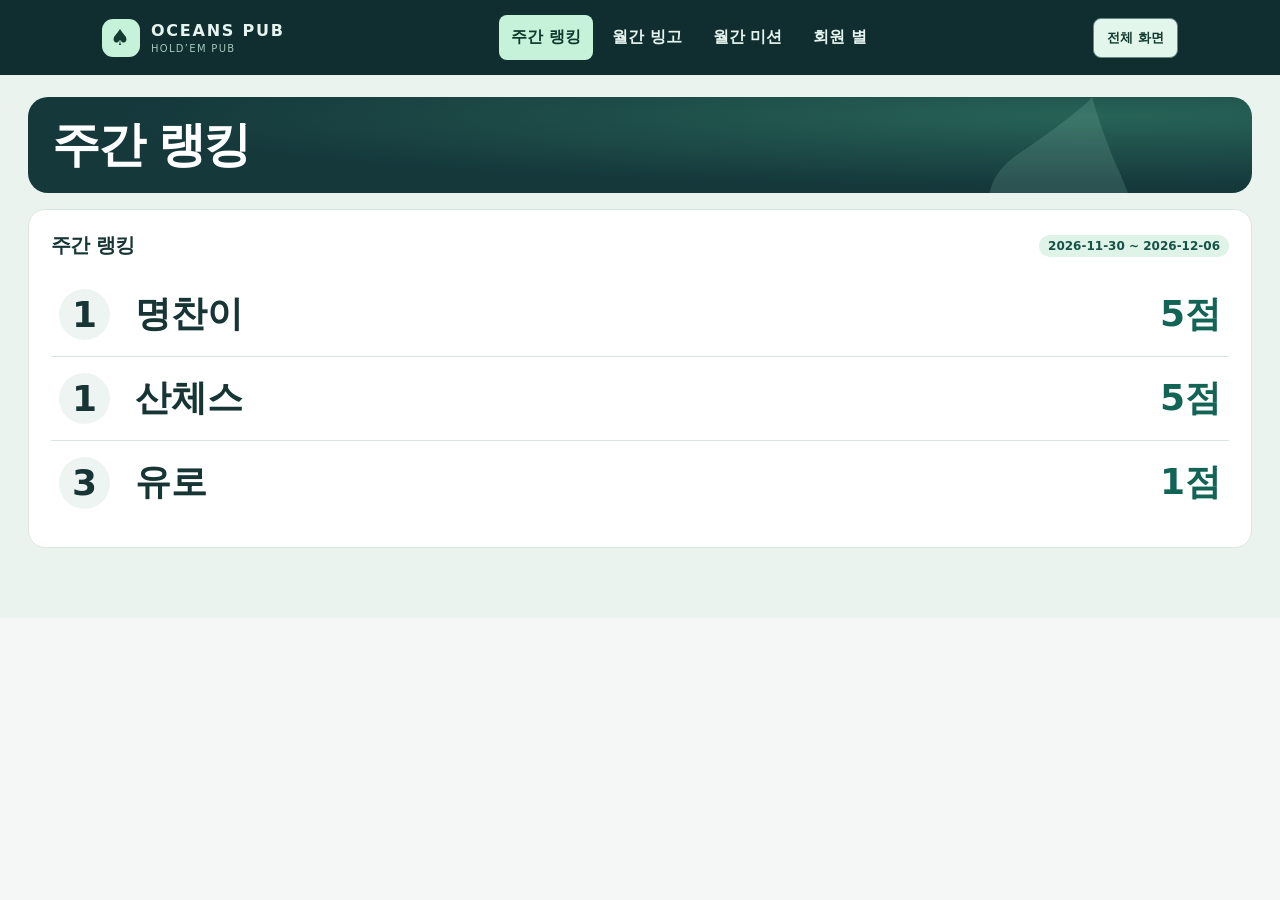
==== guest.html @ 68dfea59 "Reuse monthly mission templates and show paid members" ====
<!doctype html>
<html lang="ko">
<head>
<meta charset="utf-8">
<meta name="viewport" content="width=device-width, initial-scale=1">
<title>오션스펍 · guest</title>
<link rel="stylesheet" href="styles.css?v=8">
<script defer src="app.js?v=8"></script>
</head>
<body data-view="guest"><div id="app"></div></body>
</html>
---- styles.css ----
*{box-sizing:border-box}
:root{font-family:'Pretendard','Apple SD Gothic Neo',system-ui,sans-serif;color:#173534;background:#f4f7f6;--dark:#102e30;--green:#126454;--muted:#526e69;--line:#dae6e1;--mint:#dff3e9}
body{margin:0}a{color:inherit;text-decoration:none}button,input,select{font:inherit}button,a,input,select{border-radius:8px}button{cursor:pointer;border:0}button:focus-visible,a:focus-visible,input:focus-visible,select:focus-visible{outline:3px solid #e2ab4d;outline-offset:2px}
.shell{display:grid;grid-template-columns:232px minmax(0,1fr);min-height:100vh}.sidebar{background:var(--dark);color:#e6f4ef;padding:29px 19px;display:flex;flex-direction:column;gap:28px}.brand{display:flex;align-items:center;gap:11px;font-weight:850;letter-spacing:.11em;white-space:nowrap}.brand i{font-style:normal;background:#c6f2d9;color:#143b32;width:38px;height:38px;display:grid;place-items:center;border-radius:11px;font-size:22px}.brand small{display:block;font-weight:500;color:#a2c6bb;letter-spacing:.13em;font-size:10px;margin-top:3px}
nav{display:flex;gap:7px}.sidebar nav{flex-direction:column}nav button{padding:12px;text-align:left;color:inherit;background:transparent;font-weight:700;white-space:nowrap}nav button[aria-current=page]{background:#c6f2d9;color:#10392e}.switch{display:inline-block;padding:10px 13px;border:1px solid #638783;font-size:13px;font-weight:700;white-space:nowrap}.sidebar .switch{margin-top:auto;align-self:flex-start}.guestbar{background:var(--dark);color:#e6f4ef}.guestbar>div{max-width:1120px;margin:auto;padding:15px 22px;display:flex;gap:18px;align-items:center;justify-content:space-between;flex-wrap:wrap}
main{max-width:1120px;margin:0 auto;padding:34px 28px 52px;width:100%;min-width:0}.hero{position:relative;overflow:hidden;border-radius:20px;background:radial-gradient(ellipse at 88% 20%,#276357,transparent 65%),#15383b;color:#fff;padding:32px 36px;margin-bottom:24px}.hero:after{content:'♠';position:absolute;right:6%;top:-53px;font-size:250px;color:#bdf5df23;transform:rotate(16deg);pointer-events:none}.hero h1{position:relative;z-index:1;font-size:clamp(30px,5vw,48px);margin:4px 0 8px;letter-spacing:-.05em}.hero p{position:relative;z-index:1;color:#d5e9df;margin:0;line-height:1.6}.eyebrow{color:#baf1d5;font-size:12px;font-weight:800;letter-spacing:.10em;margin-bottom:6px}
.grid{display:grid;grid-template-columns:minmax(0,1.2fr) minmax(0,1fr);gap:18px;align-items:start}.panel{background:white;border:1px solid var(--line);border-radius:17px;padding:22px;margin-bottom:18px;min-width:0}.panel h2{font-size:20px;margin:0 0 15px;letter-spacing:-.04em}.panel p{line-height:1.55}.muted{color:var(--muted);font-size:14px}.stack{display:grid;gap:13px}.row{display:flex;align-items:center;gap:10px;flex-wrap:wrap}.row>*{min-width:0}.grow{flex:1}.field{display:grid;gap:6px;font-size:13px;font-weight:750}.field input,.field select,input.cell{width:100%;padding:9px 10px;border:1px solid #c4d6ce;background:#fff;color:#173534;min-width:0}.primary,.secondary{padding:10px 13px;font-weight:750}.primary{background:var(--green);color:white}.secondary{background:var(--mint);color:#165346}button:disabled{opacity:.5;cursor:default}.pill{display:inline-block;padding:4px 9px;border-radius:20px;background:var(--mint);color:#165346;font-size:12px;font-weight:750}.pill.gold{background:#fff0ca;color:#654715}.records{display:grid;gap:8px}.record{display:flex;justify-content:space-between;align-items:center;gap:8px;padding:11px 0;border-bottom:1px solid var(--line)}.record:last-child{border-bottom:0}.record small{display:block;margin-top:4px}.leader{display:grid;grid-template-columns:2.4rem 1fr auto;align-items:center;gap:12px;padding:13px 4px;border-bottom:1px solid var(--line)}.leader:last-child{border-bottom:0}.rank{width:32px;height:32px;display:grid;place-items:center;border-radius:50%;background:#eef4f1;font-weight:800}.leader:first-child .rank{background:#ffe8ad;color:#634705}.score{font-weight:800;color:var(--green)}.bingo{display:grid;grid-template-columns:repeat(3,minmax(0,1fr));gap:8px;margin:14px 0}.tile{display:grid;place-items:center;text-align:center;overflow-wrap:anywhere;min-height:85px;padding:8px;background:#f0f5f3;color:#3e5d56;border:1px solid var(--line);border-radius:10px;font-size:14px;font-weight:700}.tile.done{background:#c8eedb;color:#145442;border-color:#8dcdb0}.tile small{display:block}.stars{display:grid;grid-template-columns:repeat(10,1fr);gap:4px;margin:17px 0;color:#667d75;text-align:center;font-size:clamp(16px,3vw,25px)}.stars .on{color:#976300;background:#fff1c9;border-radius:6px}.status{color:var(--green);min-height:1.4em;margin:0;font-weight:700;font-size:14px}.status:empty{display:none}.result-row{display:grid;grid-template-columns:5rem 1fr auto;align-items:end;gap:8px}.result-row button{padding-inline:9px}.headrow{justify-content:space-between;margin-bottom:14px}.headrow h2{margin:0}
@media(max-width:780px){.shell{display:block}.sidebar{gap:12px;padding:14px}.sidebar nav{flex-direction:row;flex-wrap:wrap}.grid{grid-template-columns:1fr}main{padding:18px 14px}.hero{padding:24px}.guestbar>div{gap:10px}.guestbar nav{order:3;width:100%;flex-wrap:wrap}}
[hidden]{display:none!important}
.point-row{grid-template-columns:4rem minmax(0,8rem) auto;align-items:center;justify-content:start}
.point-row .pill{text-align:center}
.result-row select{min-height:44px}
.table-wrap{overflow:auto}
table{width:100%;border-collapse:collapse;text-align:left;white-space:nowrap;font-size:14px}
th,td{padding:12px 9px;border-bottom:1px solid var(--line)}
thead{background:#eef5f2}
.bingo-main{max-width:1500px}
.public-board{gap:12px}
.public-board .tile{display:flex;flex-direction:column;align-items:stretch;justify-content:flex-start;text-align:left;min-height:clamp(125px,24vh,245px);padding:clamp(9px,2vw,23px)}
.public-board strong{font-size:clamp(15px,2vw,30px);line-height:1.15}
.public-board ul{display:flex;flex-wrap:wrap;gap:6px;list-style:none;margin:14px 0 0;padding:0}
.public-board li{padding:5px 8px;border-radius:8px;background:white;color:#173534;font-size:clamp(12px,1.4vw,21px);overflow-wrap:anywhere;max-width:100%}
.public-board li.selected{background:#145442;color:#fff}
.public-board li.empty{background:transparent;color:#526e69;padding-inline:0;font-weight:500}
@media(max-width:480px){.public-board{gap:5px}.bingo-main .panel{padding:10px}.result-row{grid-template-columns:4rem minmax(0,1fr) auto}}
.star-ranking{list-style:none;margin:0;padding:0}
.star-ranking>li{display:grid;grid-template-columns:5rem minmax(0,1fr);align-items:start;gap:14px;border-bottom:1px solid var(--line);padding:10px 0}
.star-ranking>li:last-child{border-bottom:0}
.star-ranking .pill{text-align:center}
.star-members{display:flex;flex-wrap:wrap;gap:6px;align-items:center}
.star-members span{background:#eef5f2;border-radius:6px;padding:4px 9px;overflow-wrap:anywhere;max-width:100%;font-weight:700}
body[data-view=guest]{background:#eaf3ee}
body[data-view=guest] main{max-width:1500px;padding-top:22px}
body[data-view=guest] .hero{padding:16px 24px;margin-bottom:16px}
body[data-view=guest] .hero h1{margin:0;font-size:clamp(28px,4vw,48px)}
body[data-view=guest] .hero p,body[data-view=guest] .eyebrow{display:none}
body[data-view=guest] .leader{grid-template-columns:clamp(2.5rem,5vw,4rem) 1fr auto;padding:16px 8px;font-size:clamp(20px,3vw,36px)}
body[data-view=guest] .leader .rank{width:clamp(34px,4vw,55px);height:clamp(34px,4vw,55px)}
.fullscreen{background:#e2f6eb;color:#10392e}
.public-board .tile{min-height:clamp(110px,20vh,255px)}
.public-board strong{font-size:clamp(15px,2.5vw,36px)}
.public-board li{font-size:clamp(12px,1.65vw,25px)}
.star-ranking .pill,.star-members{font-size:clamp(14px,1.7vw,24px)}
.star-ranking>li{grid-template-columns:clamp(4rem,8vw,7rem) minmax(0,1fr);gap:10px}
@media(min-width:900px){
  .star-ranking{display:grid;grid-auto-flow:column;grid-template-columns:repeat(2,minmax(0,1fr));grid-template-rows:repeat(var(--rank-rows,10),auto);column-gap:24px}
  .star-ranking>li:last-child{border-bottom:0}
}
.star-form,.prize-form,.rank-pagination{margin-top:16px}
.prize-form{padding-top:14px;border-top:1px solid var(--line)}
.pill.deduction{background:#fee9e3;color:#813a26}
.stat-cards{display:grid;grid-template-columns:repeat(auto-fit,minmax(115px,1fr));gap:12px;margin-top:18px}
.stat-cards>div{background:#eef6f2;border:1px solid var(--line);border-radius:12px;padding:14px;color:var(--muted);font-weight:700}
.stat-cards strong{display:block;color:var(--dark);font-size:clamp(24px,4vw,36px);margin-top:5px}
.stats-grid{grid-template-columns:repeat(auto-fit,minmax(min(100%,320px),1fr))}
.bar-chart{list-style:none;margin:0;padding:0;display:grid;gap:9px;max-height:340px;overflow:auto}
.bar-chart li{display:grid;grid-template-columns:minmax(0,7rem) minmax(25px,1fr) auto;gap:8px;align-items:center;font-size:13px;overflow-wrap:anywhere}
.bar-track{background:#eaf2ed;height:12px;border-radius:8px;overflow:hidden}
.bar-track>span{display:block;height:100%;background:#287e69;border-radius:8px}
.prize-row{display:grid;grid-template-columns:auto repeat(3,minmax(0,1fr));gap:8px;align-items:end}
.prize-row .pill{align-self:end;margin-bottom:8px;white-space:nowrap}
.prize-row .field{font-size:12px}
.public-board ul,.star-members,.nickname-list{display:flex;flex-wrap:wrap;gap:4px;align-content:flex-start;align-items:center}
.public-board ul{margin-top:9px}
.public-board li,.star-members span,.nickname-list li{font-size:clamp(11px,1.05vw,16px);line-height:1.3;padding:3px 6px;border-radius:6px;overflow-wrap:anywhere;max-width:100%}
.public-board li{font-weight:650}
.star-ranking .star-members{font-size:clamp(11px,1.05vw,16px)}
.nickname-list{padding:0;margin:10px 0 0;list-style:none}
.nickname-list li{background:#eef5f2;display:inline-flex;align-items:center;gap:4px}
.nickname-remove{font-weight:750;padding:2px 5px}
.monthly-settings{margin-top:14px}
.mission-grid{display:grid;grid-template-columns:repeat(auto-fit,minmax(min(100%,240px),1fr));gap:12px}
.mission-card{margin-bottom:10px}
.public-board li.paid-nickname,.nickname-list li.paid-nickname,.paid-legend{background:#ffe8ac;color:#654200;font-weight:800;box-shadow:inset 0 0 0 1px #d8b35c}
.paid-legend{display:inline-block;padding:4px 9px;border-radius:8px;font-size:13px}
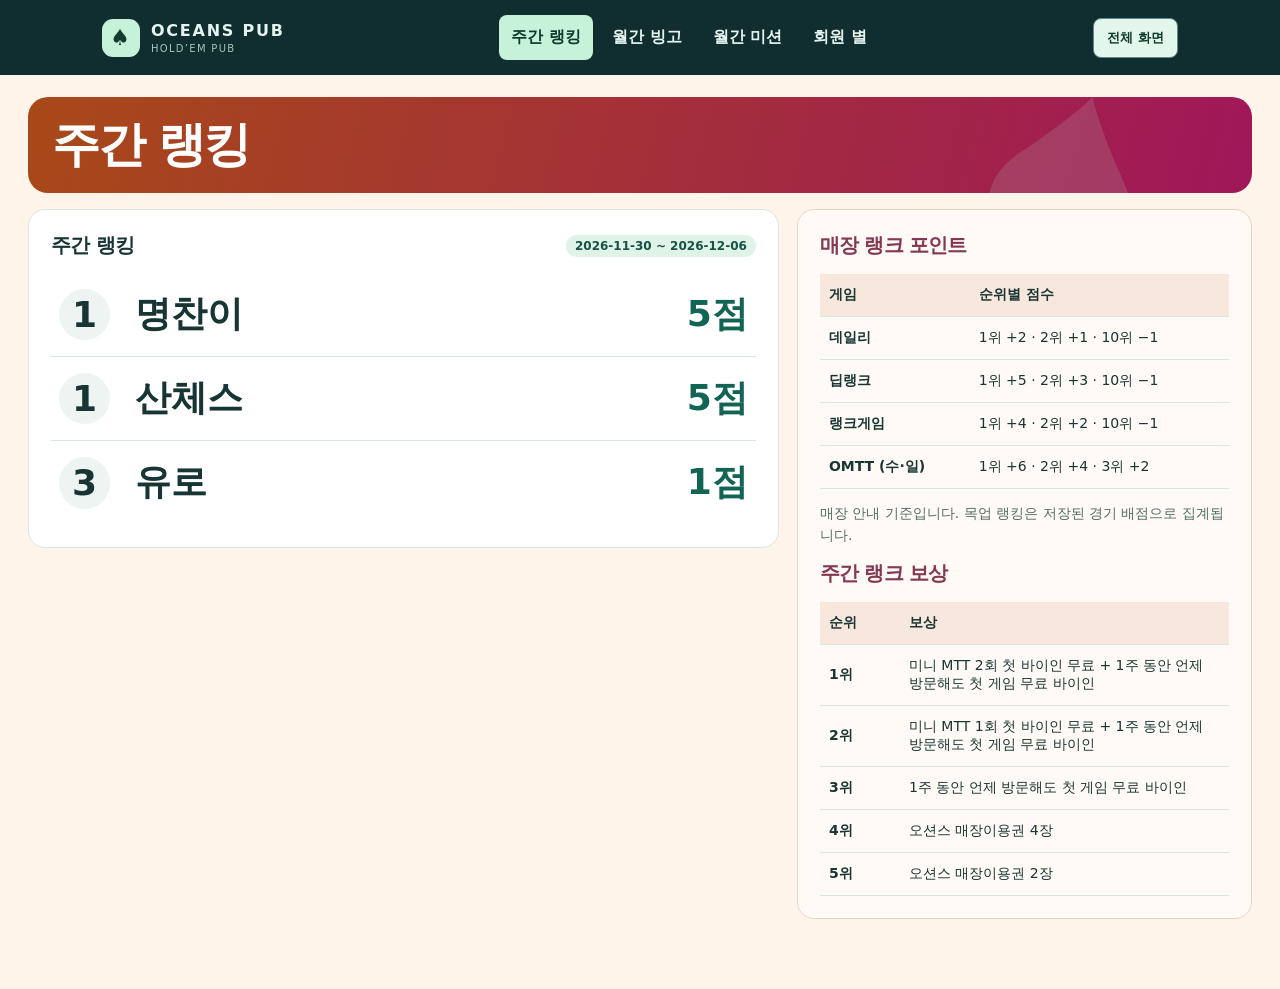
==== commit f548548b: "Show store rules and rewards on guest screens" ====
--- a/guest.html
+++ b/guest.html
@@ -4,8 +4,8 @@
 <meta charset="utf-8">
 <meta name="viewport" content="width=device-width, initial-scale=1">
 <title>오션스펍 · guest</title>
-<link rel="stylesheet" href="styles.css?v=8">
-<script defer src="app.js?v=8"></script>
+<link rel="stylesheet" href="styles.css?v=11">
+<script defer src="app.js?v=11"></script>
 </head>
 <body data-view="guest"><div id="app"></div></body>
 </html>
--- a/styles.css
+++ b/styles.css
@@ -73,3 +73,29 @@
 .mission-card{margin-bottom:10px}
 .public-board li.paid-nickname,.nickname-list li.paid-nickname,.paid-legend{background:#ffe8ac;color:#654200;font-weight:800;box-shadow:inset 0 0 0 1px #d8b35c}
 .paid-legend{display:inline-block;padding:4px 9px;border-radius:8px;font-size:13px}
+.history-date{border-top:1px solid var(--line);padding:10px 0}
+.history-date summary{cursor:pointer;padding:6px 0}
+.history-date summary .pill{margin-left:8px}
+.history-games{display:grid;grid-template-columns:repeat(auto-fit,minmax(min(100%,330px),1fr));gap:12px;margin-top:12px}
+.history-game{min-width:0;border:1px solid var(--line);border-radius:12px;padding:14px}
+.history-game h3{margin:0 0 4px;font-size:17px}
+.history-game .headrow{margin-bottom:9px}
+.history-game td:last-child{white-space:normal;min-width:5rem}
+[data-form=monthly-template] textarea{width:100%;resize:vertical;min-height:105px;padding:9px 10px;font:inherit;color:inherit;border:1px solid #c4d6ce;border-radius:8px}
+.mission-tier-heading{font-size:15px;margin:12px 0 3px}
+body[data-view=guest]{background:#fff4e9}
+body[data-view=guest] .hero{background:linear-gradient(105deg,#a84918,#a0175a)}
+.guest-display{display:grid;grid-template-columns:minmax(0,1.65fr) minmax(17rem,1fr);gap:18px;align-items:start}
+.guest-display-bingo,.guest-display-monthly{grid-template-columns:minmax(0,2.5fr) minmax(16rem,1fr)}
+.guest-live{min-width:0}
+.guest-guide{background:#fffaf5;border-color:#edd4c2}
+.guest-guide h2{color:#843752}
+.guest-guide td,.guest-guide th{white-space:normal;overflow-wrap:anywhere}
+.guest-guide th:first-child{min-width:5rem}
+.guest-guide thead{background:#f8e7dc}
+.guide-list{padding-left:1.3em;line-height:1.6}
+.guide-reward{background:#ffe8b1;color:#61380d;padding:12px;border-radius:12px;line-height:1.55}
+@media(max-width:950px){.guest-display,.guest-display-bingo,.guest-display-monthly{grid-template-columns:minmax(0,1fr)}}
+@media(min-width:951px) and (max-width:1240px){
+  .guest-display-stars .star-ranking{display:block}
+}
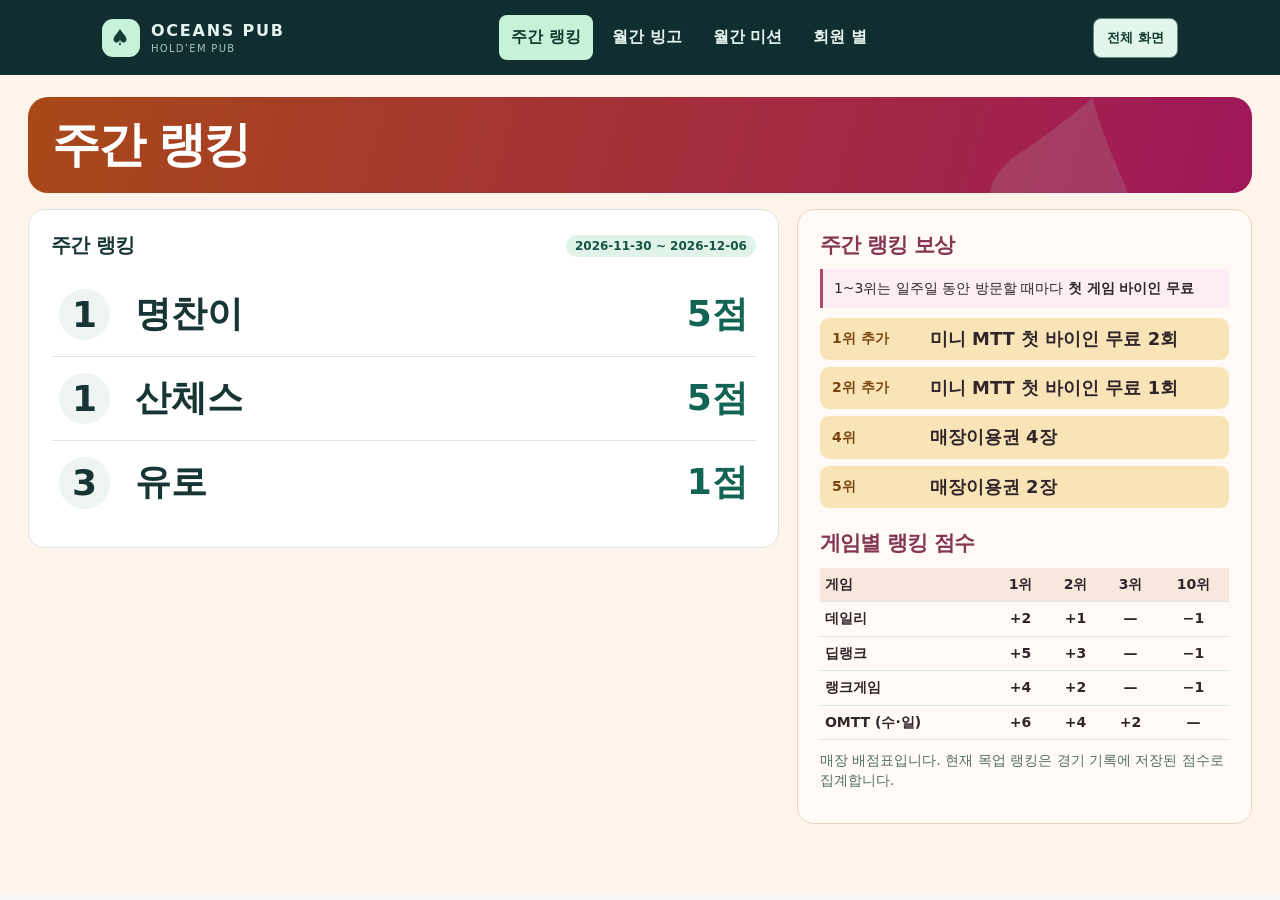
==== commit 6ac3fb17: "Make guest reward and rules guides easier to scan" ====
--- a/guest.html
+++ b/guest.html
@@ -4,8 +4,8 @@
 <meta charset="utf-8">
 <meta name="viewport" content="width=device-width, initial-scale=1">
 <title>오션스펍 · guest</title>
-<link rel="stylesheet" href="styles.css?v=11">
-<script defer src="app.js?v=11"></script>
+<link rel="stylesheet" href="styles.css?v=12">
+<script defer src="app.js?v=12"></script>
 </head>
 <body data-view="guest"><div id="app"></div></body>
 </html>
--- a/styles.css
+++ b/styles.css
@@ -99,3 +99,22 @@
 @media(min-width:951px) and (max-width:1240px){
   .guest-display-stars .star-ranking{display:block}
 }
+.guest-guide{color:#30252a}
+.guest-guide h2{font-size:clamp(21px,1.65vw,28px);line-height:1.2;margin:0 0 12px}
+.guest-guide h2:not(:first-child){margin-top:22px}
+.guide-rewards{display:grid;gap:7px;margin:0}
+.guide-rewards>div{display:grid;grid-template-columns:minmax(5.5rem,max-content) minmax(0,1fr);align-items:center;gap:10px;padding:10px 12px;border-radius:9px;background:#f8e4b7}
+.guide-rewards dt{font-weight:750;color:#78440b;font-size:14px}
+.guide-rewards dd{margin:0;font-size:clamp(16px,1.4vw,23px);font-weight:850;line-height:1.25;overflow-wrap:anywhere}
+.guest-guide .guide-callout,.guest-guide .guide-note{font-size:14px;line-height:1.45;margin:10px 0}
+.guest-guide .guide-callout{border-left:3px solid #a84b70;background:#faeef2;padding:9px 11px}
+.guide-rules{display:grid;grid-template-columns:max-content minmax(0,1fr);gap:9px 12px;margin:0;font-size:15px;line-height:1.42}
+.guide-rules dt{font-weight:800;color:#843752}.guide-rules dd{margin:0}
+.guest-guide th,.guest-guide td{padding:8px 5px;line-height:1.25}
+.guest-guide th:not(:first-child),.guest-guide td{text-align:center}
+.guest-guide td{font-weight:750;font-variant-numeric:tabular-nums}
+@media(max-width:480px){
+ .guest-guide{padding:14px}
+ .guest-guide table{font-size:12px}
+ .guest-guide th:first-child{min-width:4rem}
+}
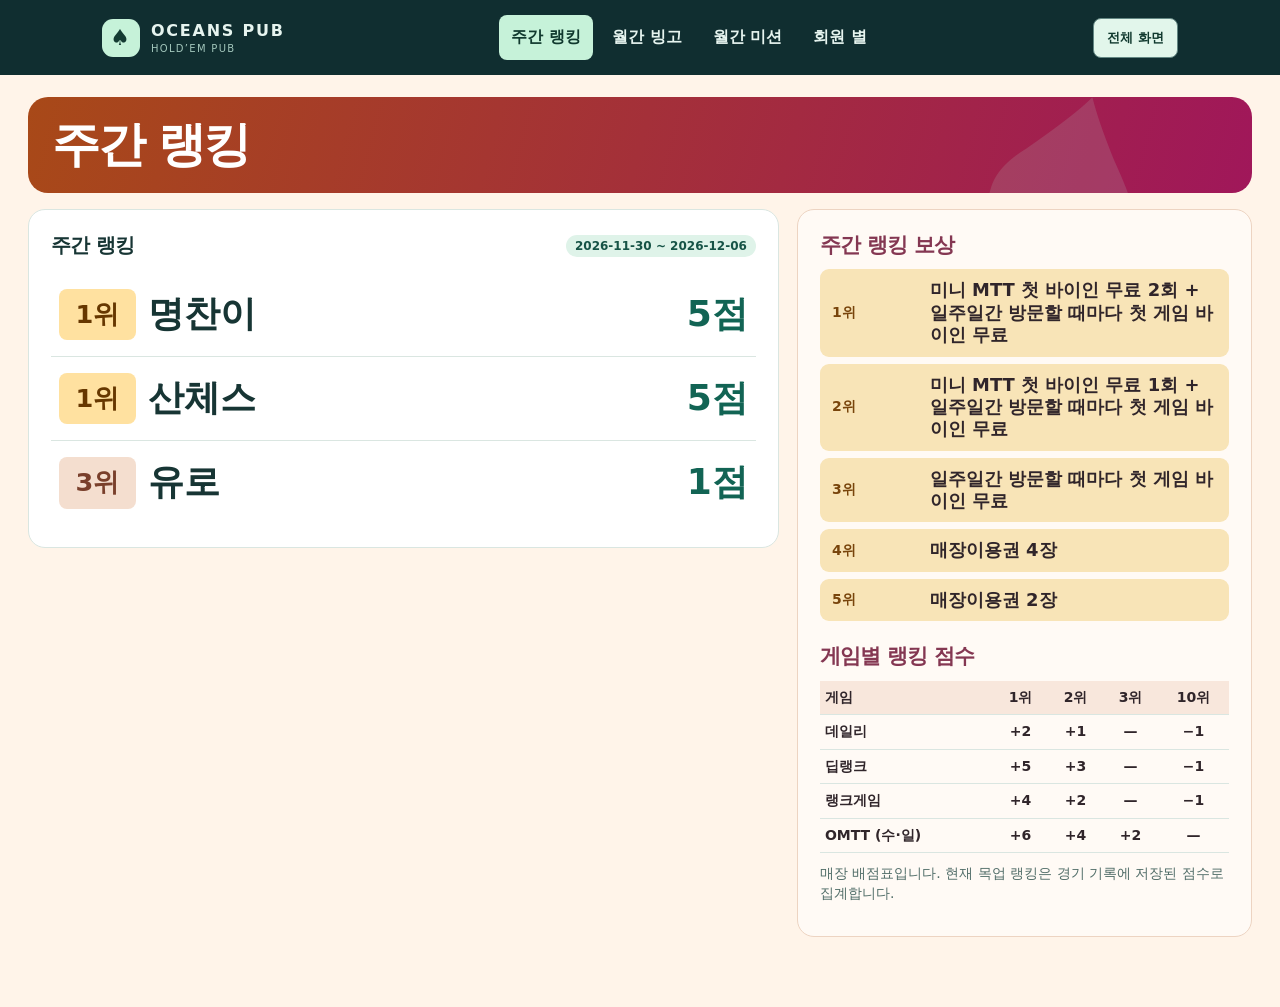
==== commit 9f59532c: "Clarify weekly ranks and loosen fullscreen spacing" ====
--- a/guest.html
+++ b/guest.html
@@ -4,8 +4,9 @@
 <meta charset="utf-8">
 <meta name="viewport" content="width=device-width, initial-scale=1">
 <title>오션스펍 · guest</title>
-<link rel="stylesheet" href="styles.css?v=12">
-<script defer src="app.js?v=12"></script>
+<link rel="stylesheet" href="styles.css?v=15">
+<script defer src="ppt-sample.js?v=1"></script>
+<script defer src="app.js?v=15"></script>
 </head>
 <body data-view="guest"><div id="app"></div></body>
 </html>
--- a/styles.css
+++ b/styles.css
@@ -118,3 +118,61 @@
  .guest-guide table{font-size:12px}
  .guest-guide th:first-child{min-width:4rem}
 }
+body[data-view=guest] .ppt-leader{font-size:clamp(16px,2vw,27px);padding-block:10px}
+.ppt-leader strong{overflow-wrap:anywhere}
+.sample-win-groups{display:grid;grid-template-columns:repeat(2,minmax(0,1fr));gap:8px;margin-top:10px}
+
+body[data-view=guest].guest-fullscreen{width:100%;height:100vh;overflow:hidden}
+.guest-fullscreen .guestbar>div{max-width:none;padding:8px 18px}
+body[data-view=guest].guest-fullscreen main{
+  width:var(--stage-width,100%);
+  min-height:var(--stage-height,0);
+  max-width:none;
+  margin:0;
+  padding:clamp(12px,1.5vh,20px) clamp(16px,1.7vw,32px);
+  display:flex;
+  flex-direction:column;
+  transform:scale(var(--stage-scale,1));
+  transform-origin:top left;
+  --display-name-size:clamp(12px,1.05vw,17px);
+  --display-name-gap:4px;
+}
+body[data-view=guest].guest-fullscreen main[data-density=compact]{--display-name-size:clamp(11px,.85vw,14px);--display-name-gap:3px}
+body[data-view=guest].guest-fullscreen main[data-density=dense]{--display-name-size:clamp(10px,.7vw,12px);--display-name-gap:2px}
+body[data-view=guest].guest-fullscreen .hero{padding:8px 16px;margin-bottom:8px;border-radius:12px}
+body[data-view=guest].guest-fullscreen .hero h1{font-size:clamp(22px,2.9vw,44px)}
+.guest-fullscreen .guest-display{flex:1;gap:clamp(12px,1.4vw,23px);align-items:stretch}
+.guest-fullscreen .guest-live{display:flex;flex-direction:column}
+.guest-fullscreen .guest-live>.panel{flex:1;display:flex;flex-direction:column}
+.guest-fullscreen .guest-display .panel{padding:12px;margin:0}
+.guest-fullscreen .guest-display .headrow{margin-bottom:8px}
+.guest-fullscreen .public-board{flex:1;grid-template-rows:repeat(3,minmax(min-content,1fr));gap:clamp(7px,.8vw,13px);margin:10px 0}
+.guest-fullscreen .public-board .tile{min-height:0;padding:7px}
+.guest-fullscreen .public-board strong{font-size:clamp(15px,1.5vw,24px)}
+.guest-fullscreen .mission-grid{flex:1;align-content:stretch;gap:clamp(8px,1vw,16px)}
+.guest-fullscreen .public-board ul,.guest-fullscreen .nickname-list,.guest-fullscreen .star-members{gap:var(--display-name-gap);margin-top:5px}
+.guest-fullscreen .public-board li,.guest-fullscreen .nickname-list li,.guest-fullscreen .star-members span{
+  font-size:var(--display-name-size);line-height:1.15;padding:2px 4px
+}
+.guest-fullscreen .star-ranking{flex:1;align-content:stretch}
+.guest-fullscreen .star-ranking>li{padding:4px 0;gap:5px}
+.guest-fullscreen .star-ranking .pill{font-size:clamp(13px,1.3vw,21px)}
+body[data-view=guest].guest-fullscreen .leader{flex:1;padding-block:5px;font-size:clamp(16px,2vw,29px)}
+body[data-view=guest].guest-fullscreen main[data-density=dense] .leader strong{font-size:clamp(13px,1.35vw,21px)}
+.guest-fullscreen .guest-guide h2{margin-bottom:7px}
+.guest-fullscreen .guest-guide h2:not(:first-child){margin-top:12px}
+.guest-fullscreen .guide-rewards>div{padding:6px 8px}
+.guest-fullscreen .guest-guide th,.guest-fullscreen .guest-guide td{padding:5px 4px}
+@media(min-width:950px){
+  .guest-fullscreen .guest-display{grid-template-columns:minmax(0,2fr) minmax(16rem,1fr)}
+  .guest-fullscreen .guest-display-bingo,.guest-fullscreen .guest-display-monthly{grid-template-columns:minmax(0,3fr) minmax(15rem,1fr)}
+  .guest-fullscreen .guest-display-stars .star-ranking{display:grid}
+}
+.leader{grid-template-columns:3.2rem minmax(0,1fr) auto}
+.leader .rank{width:auto;min-width:2.6rem;min-height:32px;height:auto;padding:3px 6px;border-radius:8px;white-space:nowrap;font-variant-numeric:tabular-nums}
+.leader .rank[data-rank="1"]{background:#ffe1a0;color:#663700}
+.leader .rank[data-rank="2"]{background:#e6edf5;color:#354861}
+.leader .rank[data-rank="3"]{background:#f4decf;color:#793f2b}
+body[data-view=guest] .leader{grid-template-columns:clamp(3.5rem,6vw,6rem) minmax(0,1fr) auto}
+body[data-view=guest] .leader .rank{width:auto;height:auto;min-height:clamp(34px,4vw,55px);font-size:clamp(17px,2vw,29px)}
+body[data-view=guest] .leader strong{overflow-wrap:anywhere}
